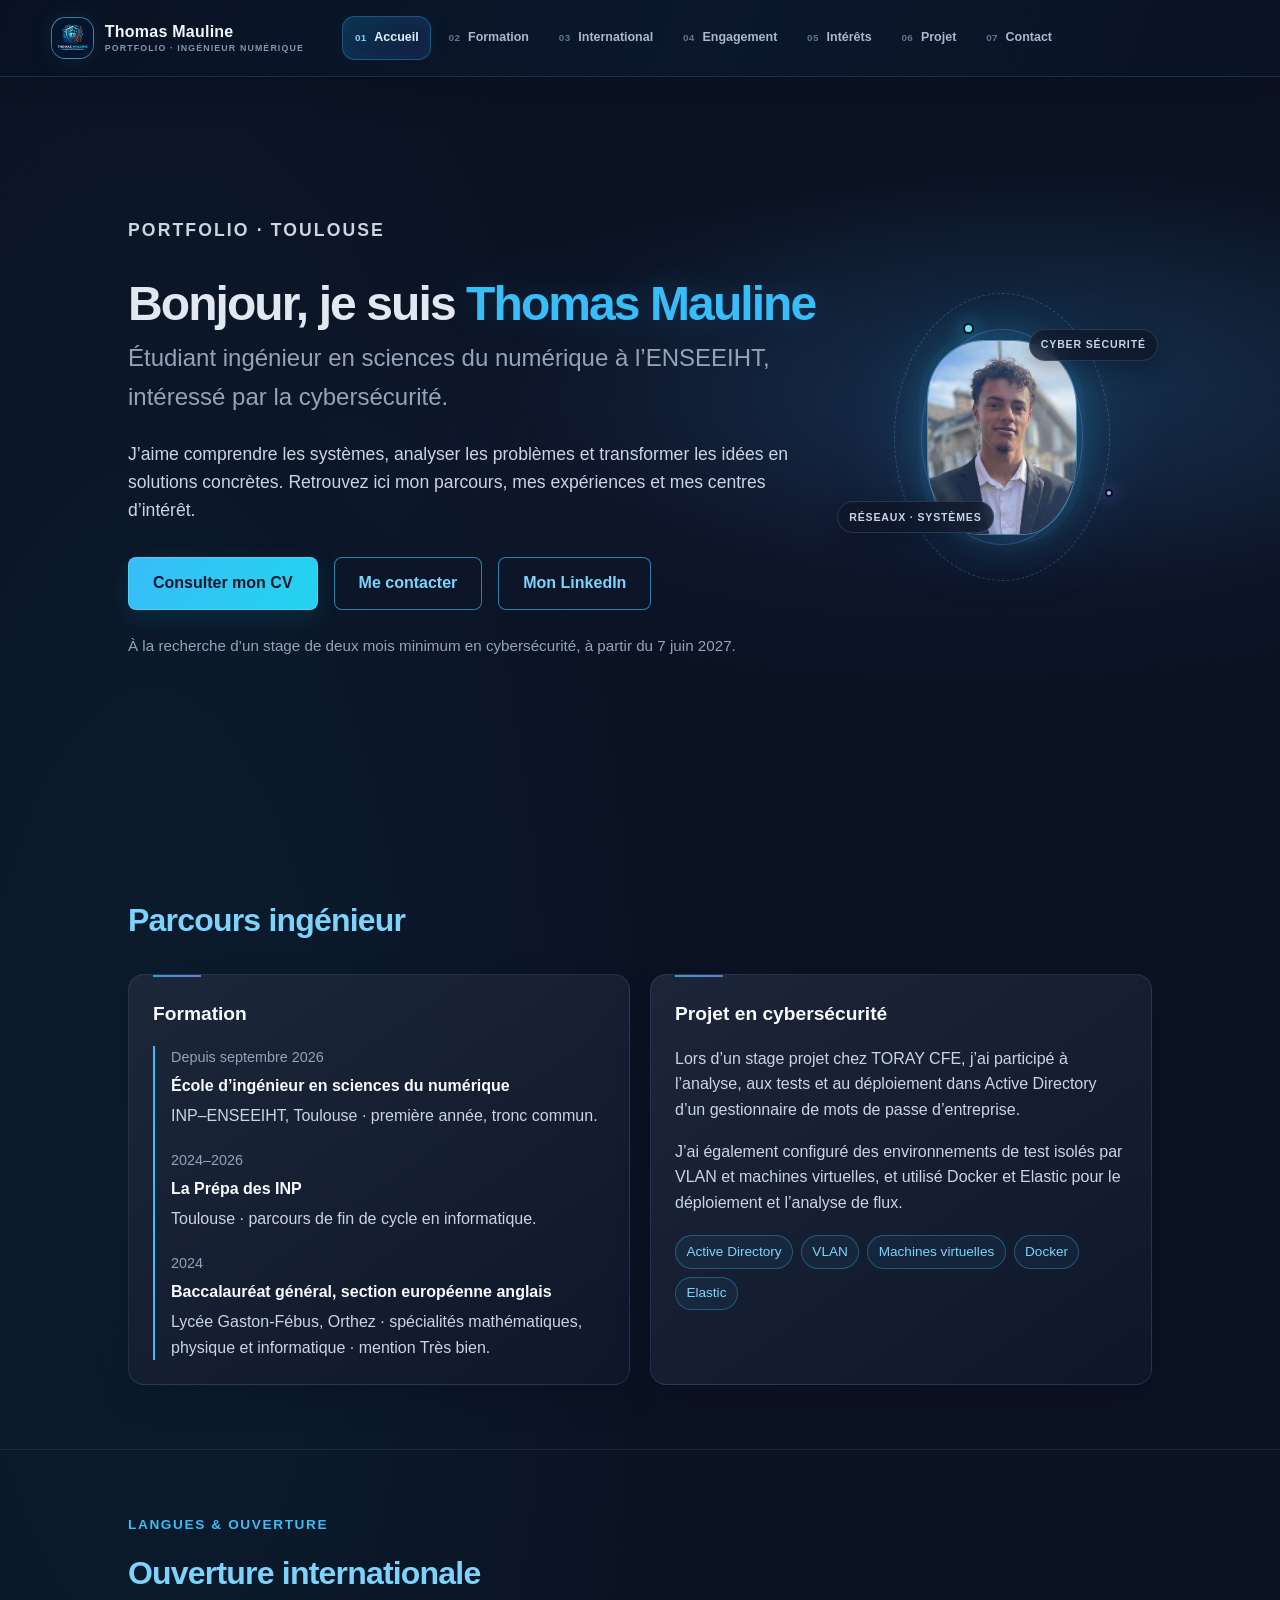
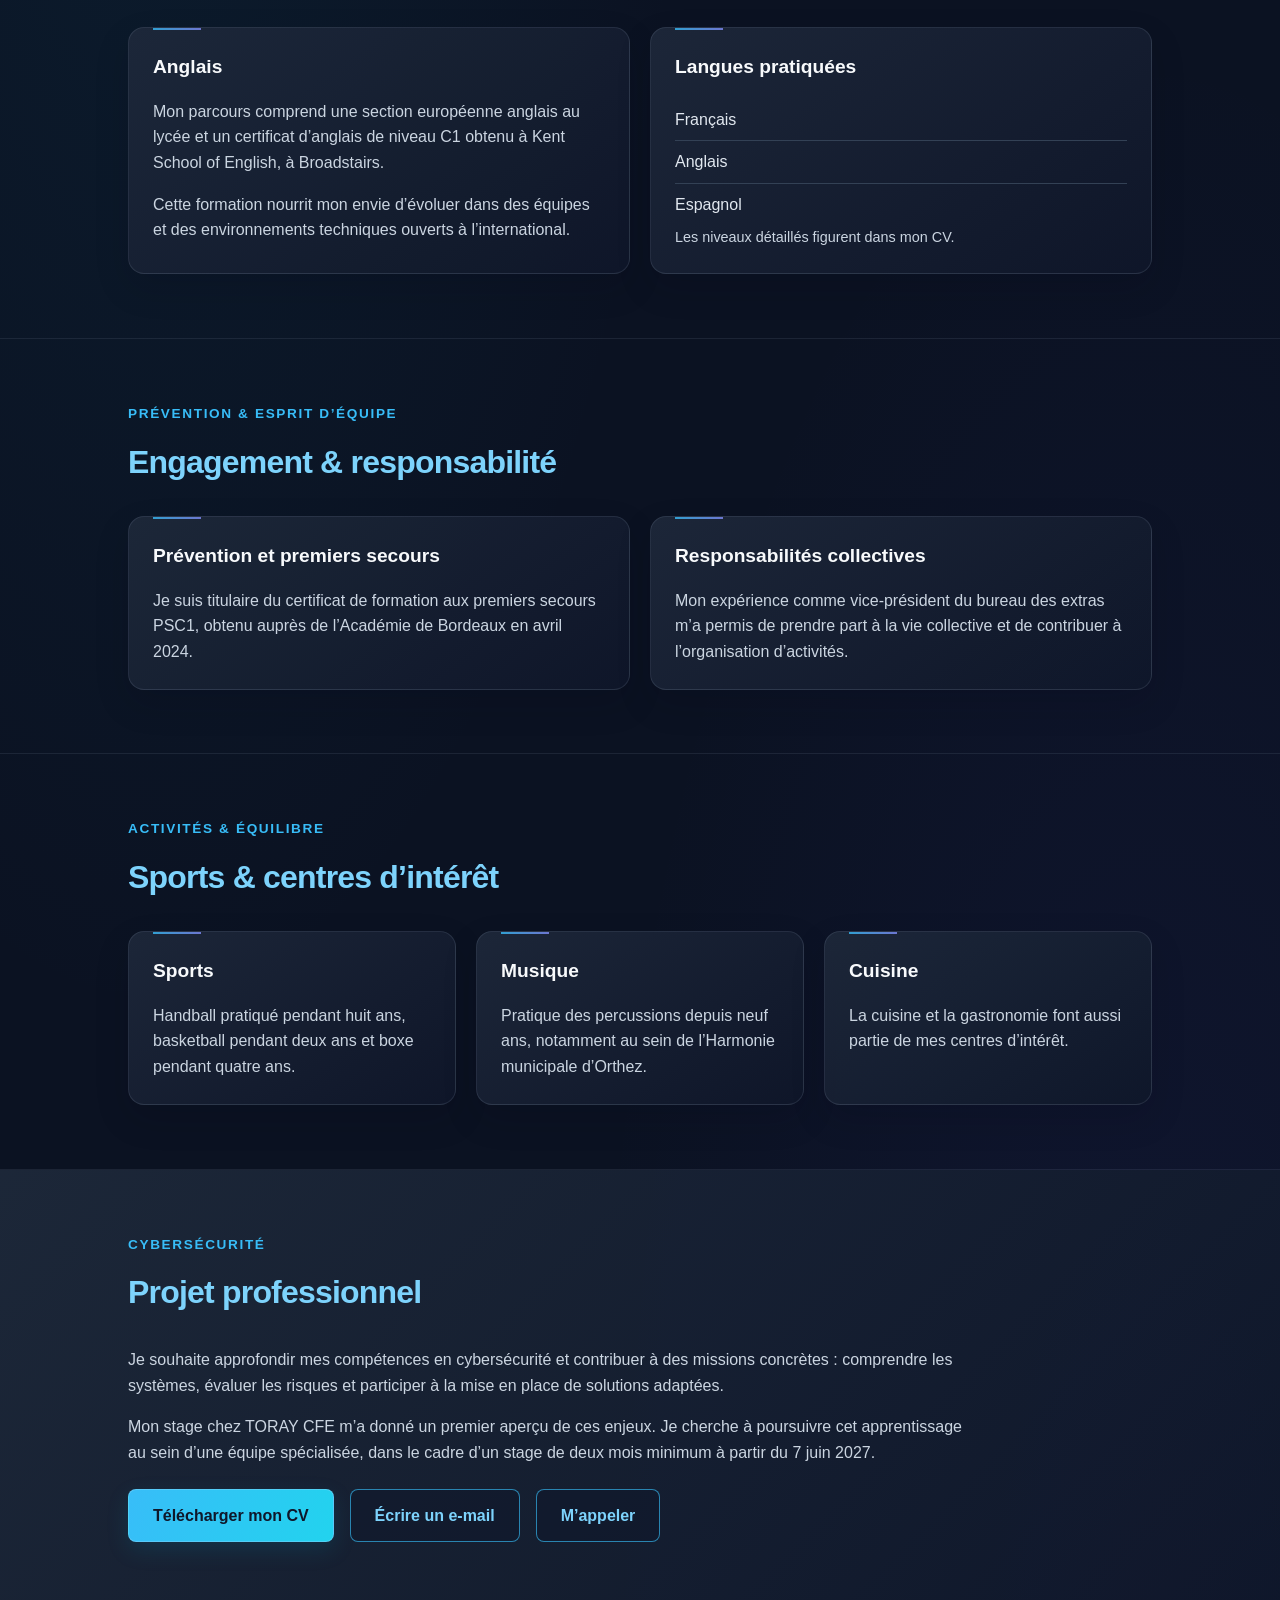
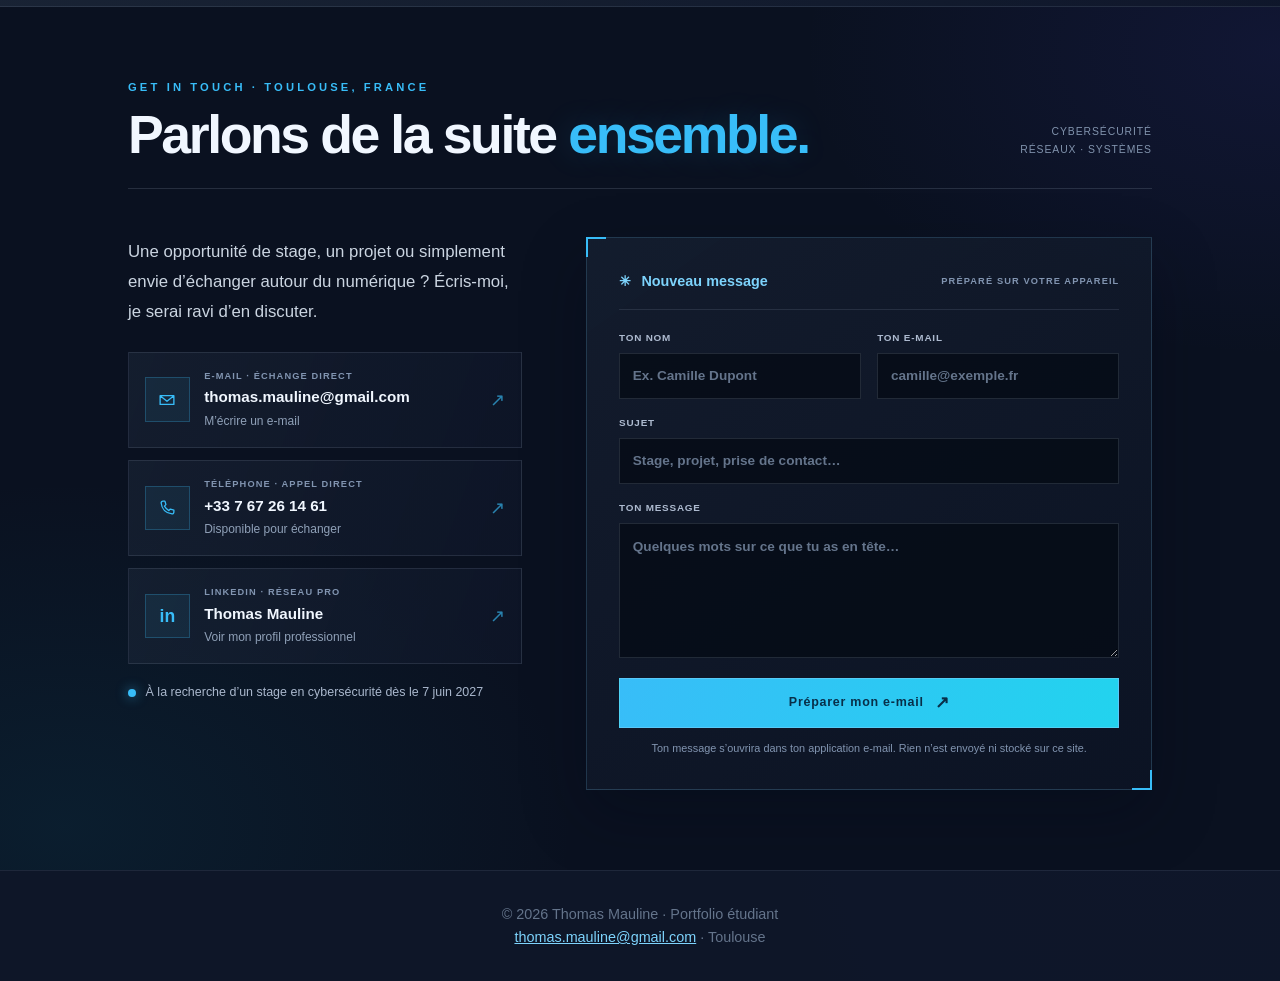
==== index.html @ ebd0f4ac "Déplacement sur nouveau git" ====
<!DOCTYPE html>
<html lang="fr">
<head>
    <meta charset="UTF-8">
    <meta name="viewport" content="width=device-width, initial-scale=1.0">
    <meta name="description" content="Portfolio de Thomas Mauline, étudiant ingénieur en sciences du numérique à l'ENSEEIHT, intéressé par la cybersécurité.">
    <title>Thomas Mauline | Portfolio</title>
    <link rel="icon" href="./icon.png?v=2" type="image/png">
    <link rel="stylesheet" href="style.css">
</head>
<body>
    <header class="site-header">
        <nav class="site-nav" aria-label="Navigation principale">
            <a class="logo" href="#welcome">
                <img class="logo-mark" src="./icon.png" alt="">
                <span class="logo-copy">
                    <span class="logo-name">Thomas Mauline</span>
                    <span class="logo-caption">PORTFOLIO · INGÉNIEUR NUMÉRIQUE</span>
                </span>
            </a>
            <button class="nav-toggle" type="button" aria-label="Ouvrir le menu" aria-controls="primary-navigation" aria-expanded="false">
                <span></span>
                <span></span>
                <span></span>
            </button>
            <div class="nav-window" id="primary-navigation">
                <ul class="nav-links">
                    <li><a href="#welcome" aria-label="Accueil"><span class="nav-index" aria-hidden="true">01</span><span class="nav-label">Accueil</span></a></li>
                    <li><a href="#engineering" aria-label="Parcours ingénieur"><span class="nav-index" aria-hidden="true">02</span><span class="nav-label">Formation</span></a></li>
                    <li><a href="#mobility" aria-label="Ouverture internationale"><span class="nav-index" aria-hidden="true">03</span><span class="nav-label">International</span></a></li>
                    <li><a href="#civic" aria-label="Engagement et responsabilité"><span class="nav-index" aria-hidden="true">04</span><span class="nav-label">Engagement</span></a></li>
                    <li><a href="#sport" aria-label="Sports et centres d’intérêt"><span class="nav-index" aria-hidden="true">05</span><span class="nav-label">Intérêts</span></a></li>
                    <li><a href="#career" aria-label="Projet professionnel"><span class="nav-index" aria-hidden="true">06</span><span class="nav-label">Projet</span></a></li>
                    <li><a href="#contact" aria-label="Me contacter"><span class="nav-index" aria-hidden="true">07</span><span class="nav-label">Contact</span></a></li>
                </ul>
            </div>
        </nav>
    </header>

    <main>
        <section id="welcome" class="hero">
            <div class="hero-content">
                <p class="eyebrow">Portfolio · Toulouse</p>
                <div class="hero-mobile-visual" aria-hidden="true">
                    <div class="orbit orbit-outer"></div>
                    <div class="orbit orbit-inner"></div>
                    <img class="hero-photo" src="photo.jpg" alt="">
                    <span class="orbit-node node-top"></span>
                    <span class="orbit-node node-side"></span>
                    <span class="hero-chip chip-security">CYBER SÉCURITÉ</span>
                    <span class="hero-chip chip-network">RÉSEAUX · SYSTÈMES</span>
                </div>
                <h1>Bonjour, je suis <span>Thomas Mauline</span></h1>
                <h2>Étudiant ingénieur en sciences du numérique à l’ENSEEIHT, intéressé par la cybersécurité.</h2>
                <p>J’aime comprendre les systèmes, analyser les problèmes et transformer les idées en solutions concrètes. Retrouvez ici mon parcours, mes expériences et mes centres d’intérêt.</p>
                <div class="cta-buttons">
                    <a href="CV_Thomas_Mauline.pdf" class="btn" target="_blank" rel="noopener">Consulter mon CV</a>
                    <a href="mailto:thomas.mauline@gmail.com" class="btn btn-outline">Me contacter</a>
                    <a href="https://www.linkedin.com/in/thomas-mauline-6829ba294" class="btn btn-outline" target="_blank" rel="noopener noreferrer">Mon LinkedIn</a>
                </div>
                <p class="availability">À la recherche d’un stage de deux mois minimum en cybersécurité, à partir du 7 juin 2027.</p>
            </div>
            <div class="hero-visual" aria-hidden="true">
                <div class="orbit orbit-outer"></div>
                <div class="orbit orbit-inner"></div>
                <img class="hero-photo" src="photo.jpg" alt="Portrait de Thomas Mauline">
                <span class="orbit-node node-top"></span>
                <span class="orbit-node node-side"></span>
                <span class="hero-chip chip-security">CYBER SÉCURITÉ</span>
                <span class="hero-chip chip-network">RÉSEAUX · SYSTÈMES</span>
            </div>
        </section>

        <section id="engineering" class="content-section">
            <p class="eyebrow">Formation & expériences</p>
            <h2>Parcours ingénieur</h2>
            <div class="card-grid">
                <article class="info-card">
                    <h3>Formation</h3>
                    <ul class="timeline">
                        <li>
                            <span class="date">Depuis septembre 2026</span>
                            <strong>École d’ingénieur en sciences du numérique</strong>
                            <p>INP–ENSEEIHT, Toulouse · première année, tronc commun.</p>
                        </li>
                        <li>
                            <span class="date">2024–2026</span>
                            <strong>La Prépa des INP</strong>
                            <p>Toulouse · parcours de fin de cycle en informatique.</p>
                        </li>
                        <li>
                            <span class="date">2024</span>
                            <strong>Baccalauréat général, section européenne anglais</strong>
                            <p>Lycée Gaston-Fébus, Orthez · spécialités mathématiques, physique et informatique · mention Très bien.</p>
                        </li>
                    </ul>
                </article>
                <article class="info-card">
                    <h3>Projet en cybersécurité</h3>
                    <p>Lors d’un stage projet chez TORAY CFE, j’ai participé à l’analyse, aux tests et au déploiement dans Active Directory d’un gestionnaire de mots de passe d’entreprise.</p>
                    <p>J’ai également configuré des environnements de test isolés par VLAN et machines virtuelles, et utilisé Docker et Elastic pour le déploiement et l’analyse de flux.</p>
                    <p class="tag-list"><span>Active Directory</span><span>VLAN</span><span>Machines virtuelles</span><span>Docker</span><span>Elastic</span></p>
                </article>
            </div>
        </section>

        <section id="mobility" class="content-section">
            <p class="eyebrow">Langues & ouverture</p>
            <h2>Ouverture internationale</h2>
            <div class="card-grid">
                <article class="info-card">
                    <h3>Anglais</h3>
                    <p>Mon parcours comprend une section européenne anglais au lycée et un certificat d’anglais de niveau C1 obtenu à Kent School of English, à Broadstairs.</p>
                    <p>Cette formation nourrit mon envie d’évoluer dans des équipes et des environnements techniques ouverts à l’international.</p>
                </article>
                <article class="info-card">
                    <h3>Langues pratiquées</h3>
                    <ul class="plain-list">
                        <li>Français</li>
                        <li>Anglais</li>
                        <li>Espagnol</li>
                    </ul>
                    <p class="muted">Les niveaux détaillés figurent dans mon CV.</p>
                </article>
            </div>
        </section>

        <section id="civic" class="content-section">
            <p class="eyebrow">Prévention & esprit d’équipe</p>
            <h2>Engagement & responsabilité</h2>
            <div class="card-grid">
                <article class="info-card">
                    <h3>Prévention et premiers secours</h3>
                    <p>Je suis titulaire du certificat de formation aux premiers secours PSC1, obtenu auprès de l’Académie de Bordeaux en avril 2024.</p>
                </article>
                <article class="info-card">
                    <h3>Responsabilités collectives</h3>
                    <p>Mon expérience comme vice-président du bureau des extras m’a permis de prendre part à la vie collective et de contribuer à l’organisation d’activités.</p>
                </article>
            </div>
        </section>

        <section id="sport" class="content-section">
            <p class="eyebrow">Activités & équilibre</p>
            <h2>Sports & centres d’intérêt</h2>
            <div class="card-grid interests-grid">
                <article class="info-card">
                    <h3>Sports</h3>
                    <p>Handball pratiqué pendant huit ans, basketball pendant deux ans et boxe pendant quatre ans.</p>
                </article>
                <article class="info-card">
                    <h3>Musique</h3>
                    <p>Pratique des percussions depuis neuf ans, notamment au sein de l’Harmonie municipale d’Orthez.</p>
                </article>
                <article class="info-card">
                    <h3>Cuisine</h3>
                    <p>La cuisine et la gastronomie font aussi partie de mes centres d’intérêt.</p>
                </article>
            </div>
        </section>

        <section id="career" class="content-section career-section">
            <p class="eyebrow">Cybersécurité</p>
            <h2>Projet professionnel</h2>
            <div class="career-copy">
                <p>Je souhaite approfondir mes compétences en cybersécurité et contribuer à des missions concrètes : comprendre les systèmes, évaluer les risques et participer à la mise en place de solutions adaptées.</p>
                <p>Mon stage chez TORAY CFE m’a donné un premier aperçu de ces enjeux. Je cherche à poursuivre cet apprentissage au sein d’une équipe spécialisée, dans le cadre d’un stage de deux mois minimum à partir du 7 juin 2027.</p>
            </div>
            <div class="cta-buttons">
                <a href="CV_Thomas_Mauline.pdf" class="btn" target="_blank" rel="noopener">Télécharger mon CV</a>
                <a href="mailto:thomas.mauline@gmail.com?subject=Contact%20-%20Thomas%20Mauline" class="btn btn-outline">Écrire un e-mail</a>
                <a href="tel:+33767261461" class="btn btn-outline">M’appeler</a>
            </div>
        </section>

        <section id="contact" class="contact-section" aria-labelledby="contact-title">
            <div class="contact-heading">
                <div>
                    <p class="eyebrow">Get in touch · Toulouse, France</p>
                    <h2 id="contact-title">Parlons de la suite <span>ensemble.</span></h2>
                </div>
                <p class="contact-heading-note">CYBERSÉCURITÉ<br>RÉSEAUX · SYSTÈMES</p>
            </div>

            <div class="contact-layout">
                <div class="contact-intro">
                    <p>Une opportunité de stage, un projet ou simplement envie d’échanger autour du numérique ? Écris-moi, je serai ravi d’en discuter.</p>
                    <div class="contact-details">
                        <a class="contact-card" href="mailto:thomas.mauline@gmail.com">
                            <span class="contact-icon" aria-hidden="true">
                                <svg viewBox="0 0 24 24" fill="none"><path d="M3.75 6.75h16.5v10.5H3.75zM4.5 7.5l7.5 6 7.5-6" stroke="currentColor" stroke-width="1.6" stroke-linecap="round" stroke-linejoin="round"/></svg>
                            </span>
                            <span class="contact-card-copy">
                                <span class="contact-card-label">E-MAIL · ÉCHANGE DIRECT</span>
                                <span class="contact-card-value">thomas.mauline@gmail.com</span>
                                <span class="contact-card-hint">M’écrire un e-mail</span>
                            </span>
                            <span class="contact-arrow" aria-hidden="true">↗</span>
                        </a>
                        <a class="contact-card" href="tel:+33767261461">
                            <span class="contact-icon" aria-hidden="true">
                                <svg viewBox="0 0 24 24" fill="none"><path d="M7.1 3.75h2.4l1.2 4.2-1.8 1.8a15.2 15.2 0 0 0 5.35 5.35l1.8-1.8 4.2 1.2v2.4a2.1 2.1 0 0 1-2.3 2.1C10.7 18.35 5.65 13.3 5 6.05a2.1 2.1 0 0 1 2.1-2.3Z" stroke="currentColor" stroke-width="1.6" stroke-linecap="round" stroke-linejoin="round"/></svg>
                            </span>
                            <span class="contact-card-copy">
                                <span class="contact-card-label">TÉLÉPHONE · APPEL DIRECT</span>
                                <span class="contact-card-value">+33 7 67 26 14 61</span>
                                <span class="contact-card-hint">Disponible pour échanger</span>
                            </span>
                            <span class="contact-arrow" aria-hidden="true">↗</span>
                        </a>
                        <a class="contact-card" href="https://www.linkedin.com/in/thomas-mauline-6829ba294" target="_blank" rel="noopener noreferrer">
                            <span class="contact-icon contact-icon-text" aria-hidden="true">in</span>
                            <span class="contact-card-copy">
                                <span class="contact-card-label">LINKEDIN · RÉSEAU PRO</span>
                                <span class="contact-card-value">Thomas Mauline</span>
                                <span class="contact-card-hint">Voir mon profil professionnel</span>
                            </span>
                            <span class="contact-arrow" aria-hidden="true">↗</span>
                        </a>
                    </div>
                    <p class="contact-availability"><span aria-hidden="true"></span> À la recherche d’un stage en cybersécurité dès le 7 juin 2027</p>
                </div>

                <form class="contact-form" id="contact-form">
                    <div class="contact-form-header">
                        <h3><span aria-hidden="true">✳</span> Nouveau message</h3>
                        <span>PRÉPARÉ SUR VOTRE APPAREIL</span>
                    </div>
                    <div class="contact-form-fields">
                        <label>
                            <span>TON NOM</span>
                            <input type="text" name="name" autocomplete="name" placeholder="Ex. Camille Dupont" required>
                        </label>
                        <label>
                            <span>TON E-MAIL</span>
                            <input type="email" name="email" autocomplete="email" placeholder="camille@exemple.fr" required>
                        </label>
                        <label class="contact-field-wide">
                            <span>SUJET</span>
                            <input type="text" name="subject" placeholder="Stage, projet, prise de contact…" required>
                        </label>
                        <label class="contact-field-wide">
                            <span>TON MESSAGE</span>
                            <textarea name="message" rows="5" placeholder="Quelques mots sur ce que tu as en tête…" required></textarea>
                        </label>
                    </div>
                    <button class="contact-submit" type="submit">Préparer mon e-mail <span aria-hidden="true">↗</span></button>
                    <p class="contact-form-note" id="contact-form-note" role="status">Ton message s’ouvrira dans ton application e-mail. Rien n’est envoyé ni stocké sur ce site.</p>
                </form>
            </div>
        </section>
    </main>

    <footer>
        <p>© 2026 Thomas Mauline · Portfolio étudiant</p>
        <p><a href="mailto:thomas.mauline@gmail.com">thomas.mauline@gmail.com</a> · Toulouse</p>
    </footer>
    <div class="cursor-effects" aria-hidden="true">
        <div class="cursor-solar">
            <span class="solar-orbit solar-orbit-one"><span class="solar-planet"></span></span>
            <span class="solar-orbit solar-orbit-two"><span class="solar-planet"></span></span>
            <span class="solar-orbit solar-orbit-three"><span class="solar-planet"></span></span>
            <span class="solar-sun"></span>
        </div>
        <span class="comet-tail"></span>
        <span class="comet-tail"></span>
        <span class="comet-tail"></span>
        <span class="cursor-target-frame"></span>
    </div>
    <script src="script.js" defer></script>
</body>
</html>
---- style.css ----
/* Réinitialisation des marges de base */
* {
    margin: 0;
    padding: 0;
    box-sizing: border-box;
    font-family: 'Segoe UI', Tahoma, Geneva, Verdana, sans-serif;
}

/* Couleurs principales (Thème Tech / Sombre) */
body {
    background-color: #0b1222;
    background-image:
        radial-gradient(ellipse at 12% 28%, rgba(14, 116, 144, 0.11), transparent 34rem),
        radial-gradient(ellipse at 90% 78%, rgba(79, 70, 229, 0.08), transparent 36rem);
    color: #e2e8f0;
    line-height: 1.6;
    cursor: auto;
}

html {
    scroll-behavior: smooth;
    scroll-padding-top: 7rem;
}

@media (hover: hover) and (pointer: fine) and (prefers-reduced-motion: no-preference) {
    body,
    a,
    button,
    input[type="button"],
    input[type="submit"],
    [role="button"] {
        cursor: none;
    }

    input,
    textarea {
        cursor: text;
    }
}

/* --- NAVIGATION --- */
.site-header {
    padding: 0.75rem clamp(1rem, 4vw, 3.5rem);
    position: sticky;
    top: 0;
    z-index: 1000;
    border-bottom: 1px solid rgba(125, 211, 252, 0.14);
    background:
        linear-gradient(110deg, rgba(9, 18, 34, 0.96), rgba(12, 24, 45, 0.91) 55%, rgba(10, 19, 36, 0.96));
    box-shadow: 0 12px 36px rgba(2, 8, 23, 0.22);
    backdrop-filter: blur(18px);
    -webkit-backdrop-filter: blur(18px);
    transition: transform 0.35s cubic-bezier(0.2, 0.7, 0.2, 1);
}

.site-header.is-hidden {
    transform: translateY(-110%);
}

.nav-toggle {
    display: none;
    width: 2.75rem;
    height: 2.75rem;
    flex: 0 0 auto;
    flex-direction: column;
    justify-content: center;
    align-items: center;
    gap: 5px;
    border: 1px solid rgba(125, 211, 252, 0.28);
    border-radius: 0.85rem;
    background: rgba(56, 189, 248, 0.08);
    color: #dff5ff;
    cursor: pointer;
    transition: background 0.2s ease, border-color 0.2s ease;
}

.nav-toggle:hover,
.nav-toggle:focus-visible {
    border-color: rgba(125, 211, 252, 0.65);
    background: rgba(56, 189, 248, 0.16);
}

.nav-toggle span {
    width: 1.05rem;
    height: 2px;
    border-radius: 2px;
    background: currentColor;
    transition: transform 0.22s ease, opacity 0.22s ease;
}

.is-menu-open .nav-toggle span:first-child {
    transform: translateY(7px) rotate(45deg);
}

.is-menu-open .nav-toggle span:nth-child(2) {
    opacity: 0;
}

.is-menu-open .nav-toggle span:last-child {
    transform: translateY(-7px) rotate(-45deg);
}

.site-nav {
    display: flex;
    justify-content: space-between;
    align-items: center;
    gap: clamp(1rem, 3vw, 2.75rem);
    min-height: 3.25rem;
}

.logo {
    display: inline-flex;
    align-items: center;
    gap: 0.7rem;
    flex: 0 0 auto;
    color: #f1f7ff;
    text-decoration: none;
    white-space: nowrap;
}

.logo-mark {
    display: block;
    width: 2.65rem;
    height: 2.65rem;
    flex: 0 0 auto;
    aspect-ratio: 1;
    overflow: hidden;
    border: 1px solid rgba(125, 211, 252, 0.5);
    border-radius: 0.9rem;
    background:
        radial-gradient(circle at 28% 20%, rgba(125, 211, 252, 0.3), transparent 55%),
        rgba(14, 165, 233, 0.1);
    box-shadow: inset 0 0 18px rgba(56, 189, 248, 0.08), 0 0 22px rgba(56, 189, 248, 0.1);
    object-fit: cover;
    object-position: center 32%;
}

.logo-copy {
    display: grid;
    gap: 0.08rem;
    line-height: 1.2;
}

.logo-name {
    font-size: 1rem;
    font-weight: 700;
    letter-spacing: 0.015em;
}

.logo-caption {
    color: #8295b1;
    font-size: 0.55rem;
    font-weight: 700;
    letter-spacing: 0.13em;
}

.logo:hover {
    color: #7dd3fc;
}

.nav-links {
    list-style: none;
    display: flex;
    flex-wrap: nowrap;
    align-items: center;
    gap: 0.3rem;
    width: max-content;
    min-width: 100%;
}

.nav-window {
    flex: 1 1 auto;
    min-width: 0;
    overflow-x: auto;
    scrollbar-width: none;
    overscroll-behavior-x: contain;
    scroll-behavior: smooth;
    mask-image: linear-gradient(90deg, #000 0%, #000 94%, transparent);
    -webkit-mask-image: linear-gradient(90deg, #000 0%, #000 94%, transparent);
}

.nav-window::-webkit-scrollbar {
    display: none;
}

.nav-links a {
    position: relative;
    display: inline-flex;
    align-items: center;
    gap: 0.48rem;
    min-height: 2.75rem;
    padding: 0.45rem 0.72rem;
    border: 1px solid transparent;
    border-radius: 0.8rem;
    color: #aab8cd;
    text-decoration: none;
    font-size: 0.78rem;
    font-weight: 600;
    white-space: nowrap;
    transition: color 0.22s ease, background 0.22s ease, border-color 0.22s ease, box-shadow 0.22s ease;
}

.nav-index {
    color: #60748f;
    font-size: 0.62rem;
    font-variant-numeric: tabular-nums;
    letter-spacing: 0.04em;
    transition: color 0.22s ease;
}

.nav-links a:hover,
.nav-links a:focus-visible {
    border-color: rgba(125, 211, 252, 0.23);
    background: rgba(56, 189, 248, 0.07);
    color: #e0f2fe;
}

.nav-links a[aria-current="location"] {
    border-color: rgba(56, 189, 248, 0.32);
    background: linear-gradient(135deg, rgba(14, 165, 233, 0.2), rgba(99, 102, 241, 0.13));
    box-shadow: inset 0 0 18px rgba(56, 189, 248, 0.06), 0 0 20px rgba(14, 165, 233, 0.08);
    color: #e0f2fe;
}

.nav-links a[aria-current="location"] .nav-index {
    color: #7dd3fc;
}

/* --- SECTION ACCUEIL (HERO) --- */
.hero {
    display: flex;
    justify-content: space-between;
    align-items: center;
    padding: 5rem 10%;
    min-height: 80vh;
    background:
        radial-gradient(ellipse at 82% 42%, rgba(56, 189, 248, 0.15), transparent 36%),
        radial-gradient(ellipse at 75% 50%, rgba(99, 102, 241, 0.08), transparent 50%);
}

.hero-content {
    max-width: 780px;
    position: relative;
    z-index: 1;
}

.hero-mobile-visual {
    display: none;
}

.hero-visual {
    position: relative;
    display: grid;
    flex: 0 0 300px;
    width: 300px;
    height: 300px;
    margin-left: 2rem;
    place-items: center;
    isolation: isolate;
}

.hero-visual::before {
    position: absolute;
    inset: 22%;
    border-radius: 50%;
    background: rgba(56, 189, 248, 0.14);
    content: "";
    filter: blur(48px);
    z-index: -1;
}

.orbit {
    position: absolute;
    border: 1px solid rgba(125, 211, 252, 0.24);
    border-radius: 50%;
}

.orbit-outer {
    inset: 2% 14%;
    border-style: dashed;
    animation: orbit-turn 46s linear infinite;
}

.orbit-inner {
    inset: 14% 23%;
    border-color: rgba(129, 140, 248, 0.32);
    box-shadow: inset 0 0 35px rgba(56, 189, 248, 0.06), 0 0 35px rgba(56, 189, 248, 0.06);
    animation: orbit-pulse 5s ease-in-out infinite;
}

.hero-photo {
    display: block;
    width: 150px;
    height: 195px;
    border: 1px solid rgba(125, 211, 252, 0.55);
    border-radius: 38% 42% 36% 34% / 30% 34% 40% 38%;
    object-fit: cover;
    box-shadow: 0 0 50px rgba(56, 189, 248, 0.2), 0 0 0 8px rgba(56, 189, 248, 0.04);
    animation: monogram-float 6s ease-in-out infinite;
}

.orbit-node {
    position: absolute;
    width: 11px;
    height: 11px;
    border: 2px solid #0b1222;
    border-radius: 50%;
    background: #67e8f9;
    box-shadow: 0 0 18px rgba(56, 189, 248, 0.8);
}

.node-top {
    top: 12%;
    left: 37%;
}

.node-side {
    right: 13%;
    bottom: 30%;
    width: 8px;
    height: 8px;
    background: #a5b4fc;
    box-shadow: 0 0 16px rgba(129, 140, 248, 0.8);
}

.hero-chip {
    position: absolute;
    padding: 0.4rem 0.7rem;
    border: 1px solid rgba(148, 163, 184, 0.2);
    border-radius: 999px;
    background: rgba(15, 23, 42, 0.78);
    color: #cbd5e1;
    font-size: 0.66rem;
    font-weight: 700;
    letter-spacing: 0.08em;
    box-shadow: 0 8px 22px rgba(2, 6, 23, 0.24);
    backdrop-filter: blur(8px);
}

.chip-security {
    top: 14%;
    right: -2%;
}

.chip-network {
    bottom: 18%;
    left: -5%;
}

@keyframes orbit-turn {
    to {
        transform: rotate(360deg);
    }
}

@keyframes orbit-pulse {
    50% {
        transform: scale(1.045);
        opacity: 0.75;
    }
}

@keyframes monogram-float {
    50% {
        transform: translateY(-7px) rotate(2deg);
    }
}

.eyebrow {
    margin-bottom: 0.75rem;
    color: #38bdf8;
    font-size: 0.85rem;
    font-weight: 700;
    letter-spacing: 0.12em;
    text-transform: uppercase;
}

.hero-content h1 {
    font-size: 3rem;
    line-height: 1.15;
    margin-bottom: 0.5rem;
    letter-spacing: -0.04em;
}

.hero-content span {
    color: #38bdf8;
    text-shadow: 0 0 35px rgba(56, 189, 248, 0.2);
}

.hero-content h2 {
    font-size: 1.5rem;
    color: #94a3b8;
    margin-bottom: 1.5rem;
    font-weight: 400;
}

.hero-content p {
    font-size: 1.1rem;
    margin-bottom: 2rem;
    color: #cbd5e1;
}

.hero-content .availability {
    margin: 1.5rem 0 0;
    color: #94a3b8;
    font-size: 0.95rem;
}

/* --- BOUTONS --- */
.cta-buttons {
    display: flex;
    gap: 1rem;
}

.btn {
    padding: 0.8rem 1.5rem;
    background: linear-gradient(115deg, #38bdf8, #22d3ee);
    color: #0f172a;
    text-decoration: none;
    border: 1px solid rgba(125, 211, 252, 0.5);
    border-radius: 8px;
    font-weight: bold;
    box-shadow: 0 8px 22px rgba(8, 145, 178, 0.16);
    transition: transform 0.25s ease, box-shadow 0.25s ease, background 0.25s ease;
}

.btn:hover {
    background: linear-gradient(115deg, #7dd3fc, #67e8f9);
    color: #082f49;
    box-shadow: 0 12px 30px rgba(8, 145, 178, 0.28);
    transform: translateY(-2px);
}

.btn.btn-outline {
    background: rgba(15, 23, 42, 0.5);
    border: 1px solid rgba(56, 189, 248, 0.65);
    color: #7dd3fc;
    box-shadow: none;
}

.btn.btn-outline:hover {
    background: rgba(56, 189, 248, 0.12);
    color: #7dd3fc;
    box-shadow: 0 8px 24px rgba(56, 189, 248, 0.12);
}

/* --- IMAGE DE PROFIL --- */
.hero-image img {
    border-radius: 50%;
    width: 250px;
    height: 250px;
    object-fit: cover;
    border: 4px solid #334155;
    box-shadow: 0 0 20px rgba(56, 189, 248, 0.2);
}

/* --- SECTIONS DE CONTENU --- */
.content-section {
    padding: 4rem 10%;
    border-bottom: 1px solid rgba(148, 163, 184, 0.12);
    scroll-margin-top: 7rem;
}

.content-section h2 {
    color: #7dd3fc;
    margin-bottom: 1.75rem;
    font-size: 2rem;
    letter-spacing: -0.025em;
}

.card-grid {
    display: grid;
    grid-template-columns: repeat(2, minmax(0, 1fr));
    gap: 1.25rem;
}

.interests-grid {
    grid-template-columns: repeat(3, minmax(0, 1fr));
}

.info-card {
    position: relative;
    overflow: hidden;
    padding: 1.5rem;
    border: 1px solid rgba(148, 163, 184, 0.16);
    border-radius: 16px;
    background: linear-gradient(145deg, rgba(30, 41, 59, 0.9), rgba(15, 23, 42, 0.9));
    box-shadow: 0 14px 35px rgba(2, 6, 23, 0.14);
    transition: transform 0.3s ease, border-color 0.3s ease, box-shadow 0.3s ease;
}

.info-card::before {
    position: absolute;
    top: 0;
    left: 1.5rem;
    width: 3rem;
    height: 2px;
    background: linear-gradient(90deg, #38bdf8, #818cf8);
    content: "";
    opacity: 0.8;
}

.info-card:hover {
    border-color: rgba(56, 189, 248, 0.4);
    box-shadow: 0 20px 44px rgba(2, 6, 23, 0.3), 0 0 24px rgba(56, 189, 248, 0.06);
    transform: translateY(-5px);
}

.info-card h3 {
    margin-bottom: 1rem;
    color: #f8fafc;
    font-size: 1.2rem;
}

.info-card p {
    margin-bottom: 1rem;
    color: #cbd5e1;
}

.info-card p:last-child {
    margin-bottom: 0;
}

.timeline,
.plain-list {
    list-style: none;
}

.timeline li {
    padding: 0 0 1.25rem 1rem;
    border-left: 2px solid #38bdf8;
}

.timeline li:last-child {
    padding-bottom: 0;
}

.timeline strong {
    display: block;
    color: #f8fafc;
}

.timeline p {
    margin: 0.3rem 0 0;
}

.date,
.muted {
    color: #94a3b8;
    font-size: 0.9rem;
}

.date {
    display: block;
    margin-bottom: 0.25rem;
}

.plain-list li {
    padding: 0.5rem 0;
    border-bottom: 1px solid #334155;
}

.plain-list li:last-child {
    border-bottom: 0;
}

.tag-list {
    display: flex;
    flex-wrap: wrap;
    gap: 0.5rem;
    margin-top: 1.25rem;
}

.tag-list span {
    padding: 0.3rem 0.65rem;
    border: 1px solid rgba(56, 189, 248, 0.35);
    border-radius: 999px;
    color: #7dd3fc;
    font-size: 0.85rem;
    background: rgba(56, 189, 248, 0.06);
    transition: background 0.2s ease, border-color 0.2s ease;
}

.tag-list span:hover {
    border-color: rgba(56, 189, 248, 0.7);
    background: rgba(56, 189, 248, 0.13);
}

.career-section {
    background: linear-gradient(135deg, rgba(30, 41, 59, 0.9), rgba(15, 23, 42, 0.9));
}

.career-copy {
    max-width: 850px;
    margin-bottom: 1.5rem;
    color: #cbd5e1;
}

.career-copy p + p {
    margin-top: 1rem;
}

.career-section .cta-buttons {
    flex-wrap: wrap;
}

/* --- CONTACT FINAL --- */
.contact-section {
    position: relative;
    overflow: hidden;
    padding: 4.5rem 10% 5rem;
    scroll-margin-top: 7rem;
    background:
        radial-gradient(ellipse at 5% 95%, rgba(14, 116, 144, 0.13), transparent 32rem),
        radial-gradient(ellipse at 100% 5%, rgba(79, 70, 229, 0.1), transparent 30rem),
        #0a1120;
}

.contact-heading {
    display: flex;
    justify-content: space-between;
    align-items: end;
    gap: 2rem;
    padding-bottom: 1.5rem;
    border-bottom: 1px solid rgba(148, 163, 184, 0.2);
}

.contact-heading .eyebrow {
    margin-bottom: 0.55rem;
    font-size: 0.7rem;
    letter-spacing: 0.28em;
}

.contact-heading h2 {
    margin: 0;
    color: #f1f7ff;
    font-size: clamp(2rem, 4.2vw, 3.35rem);
    line-height: 1.08;
    letter-spacing: -0.045em;
}

.contact-heading h2 span {
    color: #38bdf8;
    text-shadow: 0 0 32px rgba(56, 189, 248, 0.18);
}

.contact-heading-note {
    padding-bottom: 0.3rem;
    color: #8193ad;
    font-size: 0.65rem;
    line-height: 1.7;
    letter-spacing: 0.09em;
    text-align: right;
}

.contact-layout {
    display: grid;
    grid-template-columns: minmax(0, 0.82fr) minmax(0, 1.18fr);
    align-items: start;
    gap: clamp(2rem, 5vw, 4rem);
    padding-top: 3rem;
}

.contact-intro > p:first-child {
    max-width: 32rem;
    margin-bottom: 1.5rem;
    color: #cbd5e1;
    font-size: 1.05rem;
    line-height: 1.8;
}

.contact-details {
    display: grid;
    gap: 0.75rem;
}

.contact-card {
    display: flex;
    align-items: center;
    gap: 0.9rem;
    min-width: 0;
    padding: 1rem;
    border: 1px solid rgba(148, 163, 184, 0.16);
    background: linear-gradient(110deg, rgba(30, 41, 59, 0.52), rgba(15, 23, 42, 0.68));
    color: inherit;
    text-decoration: none;
    transition: transform 0.22s ease, border-color 0.22s ease, background 0.22s ease;
}

.contact-card:hover {
    transform: translateX(4px);
    border-color: rgba(56, 189, 248, 0.45);
    background: linear-gradient(110deg, rgba(30, 58, 82, 0.68), rgba(15, 23, 42, 0.78));
}

.contact-icon {
    display: grid;
    width: 2.8rem;
    height: 2.8rem;
    flex: 0 0 auto;
    place-items: center;
    border: 1px solid rgba(56, 189, 248, 0.25);
    background: rgba(56, 189, 248, 0.07);
    color: #38bdf8;
}

.contact-icon svg {
    width: 1.25rem;
    height: 1.25rem;
}

.contact-icon-text {
    font-size: 1.1rem;
    font-weight: 800;
}

.contact-card-copy {
    display: grid;
    min-width: 0;
    gap: 0.12rem;
}

.contact-card-label,
.contact-form-header > span {
    color: #8295b1;
    font-size: 0.58rem;
    font-weight: 700;
    letter-spacing: 0.12em;
}

.contact-card-value {
    overflow-wrap: anywhere;
    color: #f1f7ff;
    font-size: 0.95rem;
    font-weight: 700;
}

.contact-card-hint {
    color: #90a1b8;
    font-size: 0.75rem;
}

.contact-arrow {
    margin-left: auto;
    color: #38bdf8;
    font-size: 1.1rem;
    opacity: 0.65;
    transition: transform 0.22s ease, opacity 0.22s ease;
}

.contact-card:hover .contact-arrow {
    transform: translate(2px, -2px);
    opacity: 1;
}

.contact-availability {
    display: flex;
    align-items: flex-start;
    gap: 0.6rem;
    margin-top: 1.2rem;
    color: #aab8cd;
    font-size: 0.78rem;
    line-height: 1.6;
}

.contact-availability span {
    width: 0.5rem;
    height: 0.5rem;
    flex: 0 0 auto;
    margin-top: 0.36rem;
    border-radius: 50%;
    background: #38bdf8;
    box-shadow: 0 0 12px rgba(56, 189, 248, 0.65);
}

.contact-form {
    position: relative;
    padding: clamp(1.1rem, 2.5vw, 2rem);
    border: 1px solid rgba(125, 211, 252, 0.18);
    background: linear-gradient(145deg, rgba(20, 29, 46, 0.94), rgba(12, 20, 36, 0.96));
    box-shadow: 0 24px 60px rgba(2, 8, 23, 0.28);
}

.contact-form::before,
.contact-form::after {
    position: absolute;
    width: 1.15rem;
    height: 1.15rem;
    content: "";
    pointer-events: none;
}

.contact-form::before {
    top: -1px;
    left: -1px;
    border-top: 2px solid #38bdf8;
    border-left: 2px solid #38bdf8;
}

.contact-form::after {
    right: -1px;
    bottom: -1px;
    border-right: 2px solid #38bdf8;
    border-bottom: 2px solid #38bdf8;
}

.contact-form-header {
    display: flex;
    justify-content: space-between;
    align-items: center;
    gap: 1rem;
    padding-bottom: 1rem;
    border-bottom: 1px solid rgba(148, 163, 184, 0.16);
}

.contact-form-header h3 {
    color: #7dd3fc;
    font-size: 0.9rem;
    font-weight: 700;
}

.contact-form-header h3 span {
    margin-right: 0.4rem;
}

.contact-form-header > span {
    text-align: right;
}

.contact-form-fields {
    display: grid;
    grid-template-columns: repeat(2, minmax(0, 1fr));
    gap: 1rem;
    margin: 1.25rem 0;
}

.contact-form-fields label {
    display: grid;
    gap: 0.45rem;
    color: #aebbd0;
    font-size: 0.62rem;
    font-weight: 700;
    letter-spacing: 0.08em;
}

.contact-field-wide {
    grid-column: 1 / -1;
}

.contact-form input,
.contact-form textarea {
    width: 100%;
    border: 1px solid rgba(148, 163, 184, 0.19);
    border-radius: 0;
    outline: none;
    background: rgba(5, 11, 21, 0.78);
    color: #e2e8f0;
    font: inherit;
    font-size: 0.85rem;
    letter-spacing: normal;
    transition: border-color 0.2s ease, box-shadow 0.2s ease;
}

.contact-form input {
    min-height: 2.85rem;
    padding: 0.7rem 0.8rem;
}

.contact-form textarea {
    min-height: 7.5rem;
    padding: 0.75rem 0.8rem;
    resize: vertical;
}

.contact-form input::placeholder,
.contact-form textarea::placeholder {
    color: #64748b;
}

.contact-form input:focus,
.contact-form textarea:focus {
    border-color: rgba(56, 189, 248, 0.7);
    box-shadow: 0 0 0 3px rgba(56, 189, 248, 0.1);
}

.contact-submit {
    display: flex;
    justify-content: center;
    align-items: center;
    gap: 0.7rem;
    width: 100%;
    min-height: 3.1rem;
    border: 1px solid rgba(125, 211, 252, 0.5);
    background: linear-gradient(110deg, #38bdf8, #22d3ee);
    color: #082f49;
    font: inherit;
    font-size: 0.78rem;
    font-weight: 800;
    letter-spacing: 0.06em;
    cursor: pointer;
    transition: box-shadow 0.2s ease, filter 0.2s ease, transform 0.2s ease;
}

.contact-submit:hover {
    filter: brightness(1.08);
    box-shadow: 0 8px 26px rgba(8, 145, 178, 0.25);
    transform: translateY(-1px);
}

.contact-submit span {
    font-size: 1.05rem;
}

.contact-form-note {
    margin-top: 0.75rem;
    color: #8295b1;
    font-size: 0.68rem;
    line-height: 1.6;
    text-align: center;
}

/* --- PIED DE PAGE --- */
footer {
    text-align: center;
    padding: 2rem;
    background: rgba(15, 23, 42, 0.75);
    color: #64748b;
    font-size: 0.9rem;
    border-top: 1px solid rgba(148, 163, 184, 0.12);
}

footer a {
    color: #7dd3fc;
}

.cursor-effects {
    position: fixed;
    inset: 0;
    z-index: 1001;
    overflow: hidden;
    pointer-events: none;
}

.cursor-solar,
.comet-tail {
    position: absolute;
    top: 0;
    left: 0;
    border-radius: 50%;
    opacity: 0;
    pointer-events: none;
    will-change: transform;
}

.cursor-solar {
    width: 58px;
    height: 58px;
    transition: opacity 0.2s ease;
}

.cursor-target-frame {
    position: absolute;
    top: 0;
    left: 0;
    display: block;
    width: 0;
    height: 0;
    border-radius: 3px;
    background:
        linear-gradient(#7dd3fc, #7dd3fc) left top / 11px 1px no-repeat,
        linear-gradient(#7dd3fc, #7dd3fc) left top / 1px 11px no-repeat,
        linear-gradient(#7dd3fc, #7dd3fc) right top / 11px 1px no-repeat,
        linear-gradient(#7dd3fc, #7dd3fc) right top / 1px 11px no-repeat,
        linear-gradient(#7dd3fc, #7dd3fc) left bottom / 11px 1px no-repeat,
        linear-gradient(#7dd3fc, #7dd3fc) left bottom / 1px 11px no-repeat,
        linear-gradient(#7dd3fc, #7dd3fc) right bottom / 11px 1px no-repeat,
        linear-gradient(#7dd3fc, #7dd3fc) right bottom / 1px 11px no-repeat;
    filter: drop-shadow(0 0 3px rgba(56, 189, 248, 0.8));
    opacity: 0;
    pointer-events: none;
    transition: opacity 0.16s ease, transform 0.12s ease, width 0.12s ease, height 0.12s ease;
    will-change: transform, width, height;
}

.solar-sun {
    position: absolute;
    top: 50%;
    left: 50%;
    width: 11px;
    height: 11px;
    border: 1px solid rgba(224, 242, 254, 0.95);
    border-radius: 50%;
    background: #7dd3fc;
    box-shadow: 0 0 8px 3px rgba(56, 189, 248, 0.82), 0 0 20px 7px rgba(56, 189, 248, 0.3);
    transform: translate(-50%, -50%);
}

.solar-orbit {
    position: absolute;
    top: 50%;
    left: 50%;
    display: block;
    border: 1px solid rgba(125, 211, 252, 0.42);
    border-radius: 50%;
    opacity: 0;
    transition: opacity 0.28s ease;
    transform: translate(-50%, -50%) rotate(var(--orbit-angle, 0deg));
}

.solar-orbit-one {
    width: 25px;
    height: 25px;
}

.solar-orbit-two {
    width: 39px;
    height: 39px;
    border-color: rgba(125, 211, 252, 0.28);
}

.solar-orbit-three {
    width: 55px;
    height: 55px;
    border-color: rgba(129, 140, 248, 0.22);
}

.solar-planet {
    position: absolute;
    top: 50%;
    left: 0;
    width: var(--planet-size, 4px);
    height: var(--planet-size, 4px);
    border-radius: var(--planet-shape, 50%);
    background: #bae6fd;
    box-shadow: 0 0 7px rgba(56, 189, 248, 0.9);
    transform: translate(-50%, -50%);
}

.solar-orbit-two .solar-planet {
    background: #a5b4fc;
    box-shadow: 0 0 7px rgba(129, 140, 248, 0.9);
}

.solar-orbit-three .solar-planet {
    width: 3px;
    height: 3px;
    background: #e0f2fe;
}

.cursor-effects.is-visible .cursor-solar {
    opacity: 1;
}

.cursor-effects.is-targeted .cursor-solar,
.cursor-effects.is-targeted .comet-tail {
    opacity: 0;
}

.cursor-effects.is-targeted .cursor-target-frame {
    opacity: 0.95;
}

.cursor-effects.is-idle .solar-orbit {
    opacity: 1;
    animation: solar-orbit-spin 8s linear infinite;
}

.cursor-effects.is-idle .solar-orbit-two {
    animation-duration: 11s;
    animation-direction: reverse;
}

.cursor-effects.is-idle .solar-orbit-three {
    animation-duration: 15s;
}

@keyframes solar-orbit-spin {
    to {
        transform: translate(-50%, -50%) rotate(calc(var(--orbit-angle, 0deg) + 360deg));
    }
}

.comet-tail {
    width: 4px;
    height: 4px;
    background: #bae6fd;
    box-shadow: 0 0 7px 1px rgba(56, 189, 248, 0.62);
    transition: opacity 0.25s ease;
}

.cursor-effects.is-moving .solar-orbit {
    opacity: 0;
}

.cursor-effects.is-moving .comet-tail:nth-of-type(2) {
    opacity: 0.48;
}

.cursor-effects.is-moving .comet-tail:nth-of-type(3) {
    opacity: 0.29;
}

.cursor-effects.is-moving .comet-tail:nth-of-type(4) {
    opacity: 0.15;
}

.reveal-item {
    opacity: 0;
    transform: translate3d(0, 28px, 0);
    transition: opacity 0.7s ease, transform 0.7s cubic-bezier(0.2, 0.7, 0.2, 1);
    will-change: opacity, transform;
}

.reveal-item.is-visible {
    opacity: 1;
    transform: translate3d(0, 0, 0);
}

.card-grid .info-card:nth-child(2) {
    transition-delay: 100ms;
}

.card-grid .info-card:nth-child(3) {
    transition-delay: 180ms;
}

:focus-visible {
    outline: 2px solid #7dd3fc;
    outline-offset: 4px;
}

@media (max-width: 900px) {
    .site-header {
        padding: 0.65rem 4%;
    }

    .site-nav {
        position: relative;
        align-items: center;
        flex-direction: row;
        gap: 0.75rem;
    }

    .logo {
        align-self: flex-start;
    }

    .nav-toggle {
        display: flex;
    }

    .nav-window {
        position: absolute;
        top: calc(100% + 0.65rem);
        right: 0;
        left: 0;
        max-height: 0;
        overflow: hidden;
        border: 1px solid transparent;
        border-radius: 1rem;
        background: rgba(9, 18, 34, 0.98);
        box-shadow: 0 18px 42px rgba(2, 8, 23, 0.42);
        opacity: 0;
        pointer-events: none;
        transform: translateY(-0.5rem);
        transition: max-height 0.32s ease, opacity 0.22s ease, transform 0.22s ease, border-color 0.22s ease;
        mask-image: none;
        -webkit-mask-image: none;
        z-index: 2;
    }

    .site-header.is-menu-open .nav-window {
        max-height: min(62vh, 25rem);
        overflow-y: auto;
        border-color: rgba(125, 211, 252, 0.2);
        opacity: 1;
        pointer-events: auto;
        transform: translateY(0);
    }

    .nav-links {
        width: 100%;
        min-width: 0;
        flex-direction: column;
        align-items: stretch;
        gap: 0.25rem;
        padding: 0.55rem;
    }

    .nav-links a {
        display: flex;
        min-height: 2.85rem;
        padding: 0.55rem 0.75rem;
        font-size: 0.84rem;
    }

    .hero-visual {
        flex-basis: 230px;
        width: 230px;
        height: 230px;
        margin-left: 0;
    }

    .card-grid,
    .interests-grid {
        grid-template-columns: repeat(2, minmax(0, 1fr));
    }

    .contact-section {
        padding-right: 7%;
        padding-left: 7%;
    }

    .contact-layout {
        grid-template-columns: 1fr;
        gap: 2rem;
    }

    .contact-details {
        grid-template-columns: repeat(2, minmax(0, 1fr));
    }

    .contact-availability {
        grid-column: 1 / -1;
    }
}

@media (max-width: 600px) {
    html {
        scroll-padding-top: 5rem;
    }

    .site-header {
        padding: 0.55rem 4%;
    }

    .site-nav {
        gap: 0.5rem;
    }

    .logo-mark {
        width: 2.35rem;
        height: 2.35rem;
        border-radius: 0.75rem;
    }

    .logo-name {
        font-size: 0.93rem;
    }

    .logo-caption {
        font-size: 0.5rem;
    }

    .content-section {
        scroll-margin-top: 5rem;
    }

    .hero {
        min-height: auto;
        padding: 4rem 7%;
        flex-direction: column;
        align-items: flex-start;
    }

    .hero-content {
        max-width: 100%;
    }

    .hero-mobile-visual {
        position: relative;
        display: grid;
        width: min(100%, 260px);
        height: 260px;
        margin: 0 auto 1.5rem;
        place-items: center;
        isolation: isolate;
    }

    .hero-mobile-visual::before {
        position: absolute;
        inset: 20%;
        z-index: -1;
        border-radius: 50%;
        background: rgba(56, 189, 248, 0.15);
        content: "";
        filter: blur(40px);
    }

    .hero-mobile-visual .hero-photo {
        width: 160px;
        height: 208px;
        border-radius: 30% 36% 32% 30% / 24% 28% 34% 32%;
        object-fit: contain;
    }

    .hero-mobile-visual .orbit-outer {
        inset: 0 17%;
    }

    .hero-mobile-visual .orbit-inner {
        inset: 10% 26%;
    }

    .hero-mobile-visual .node-top {
        top: 12%;
        left: 28%;
    }

    .hero-mobile-visual .node-side {
        right: 22%;
        bottom: 17%;
    }

    .hero-mobile-visual .chip-security {
        top: 7%;
        right: -2%;
    }

    .hero-mobile-visual .chip-network {
        bottom: 12%;
        left: -2%;
    }

    .hero-visual {
        display: none;
    }

    .hero-content h1 {
        font-size: 2.35rem;
    }

    .hero-content h2 {
        font-size: 1.2rem;
    }

    .content-section {
        padding: 3rem 7%;
    }

    .contact-section {
        padding: 3.5rem 7%;
        scroll-margin-top: 5rem;
    }

    .contact-heading {
        align-items: flex-start;
    }

    .contact-heading-note {
        display: none;
    }

    .contact-heading h2 {
        font-size: 2.1rem;
    }

    .contact-details {
        grid-template-columns: 1fr;
    }

    .contact-form-fields {
        grid-template-columns: 1fr;
    }

    .contact-field-wide {
        grid-column: auto;
    }

    .contact-form-header {
        align-items: flex-start;
        flex-direction: column;
        gap: 0.35rem;
    }

    .contact-form-header > span {
        text-align: left;
    }

    .card-grid,
    .interests-grid {
        grid-template-columns: 1fr;
    }

    .cta-buttons {
        flex-wrap: wrap;
    }
}

@media (prefers-reduced-motion: reduce) {
    body,
    a,
    button,
    input[type="button"],
    input[type="submit"],
    [role="button"] {
        cursor: auto;
    }

    html {
        scroll-behavior: auto;
    }

    *,
    *::before,
    *::after {
        animation-duration: 0.01ms !important;
        animation-iteration-count: 1 !important;
        scroll-behavior: auto !important;
        transition-duration: 0.01ms !important;
    }
}
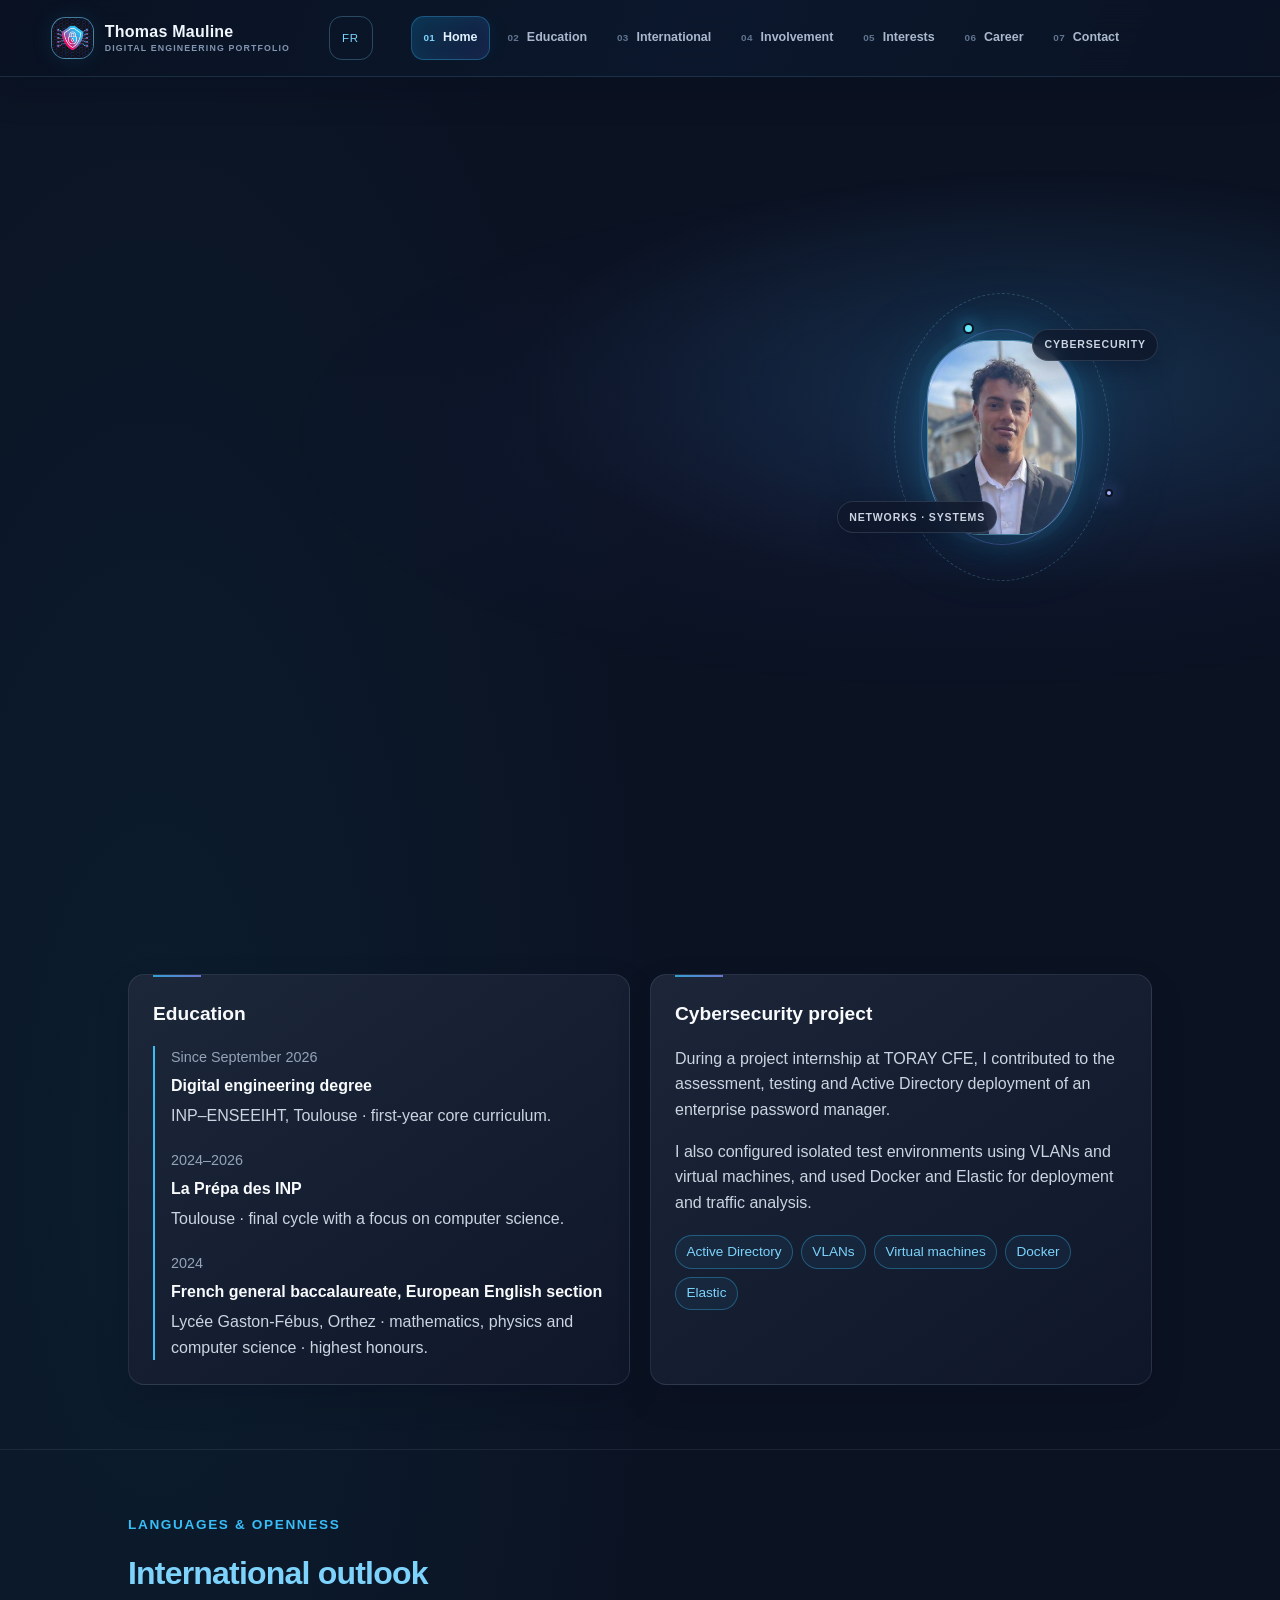
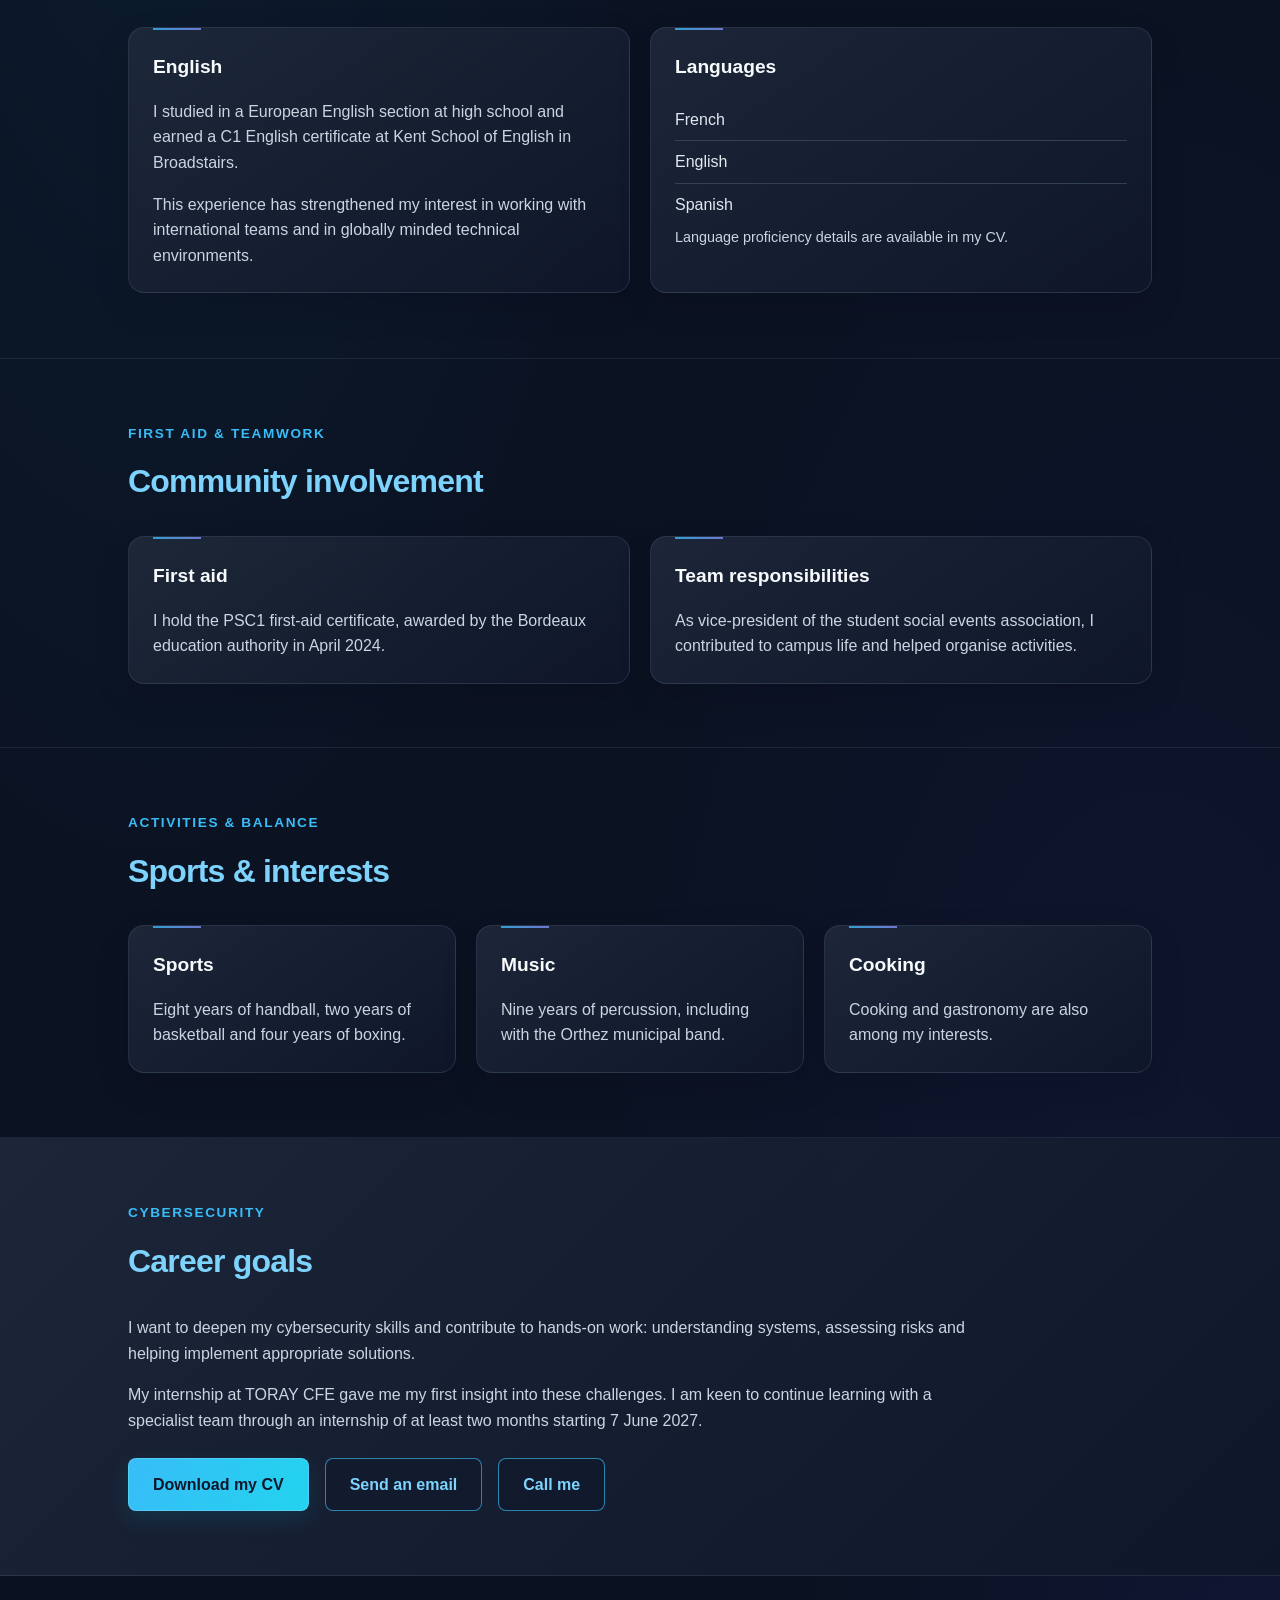
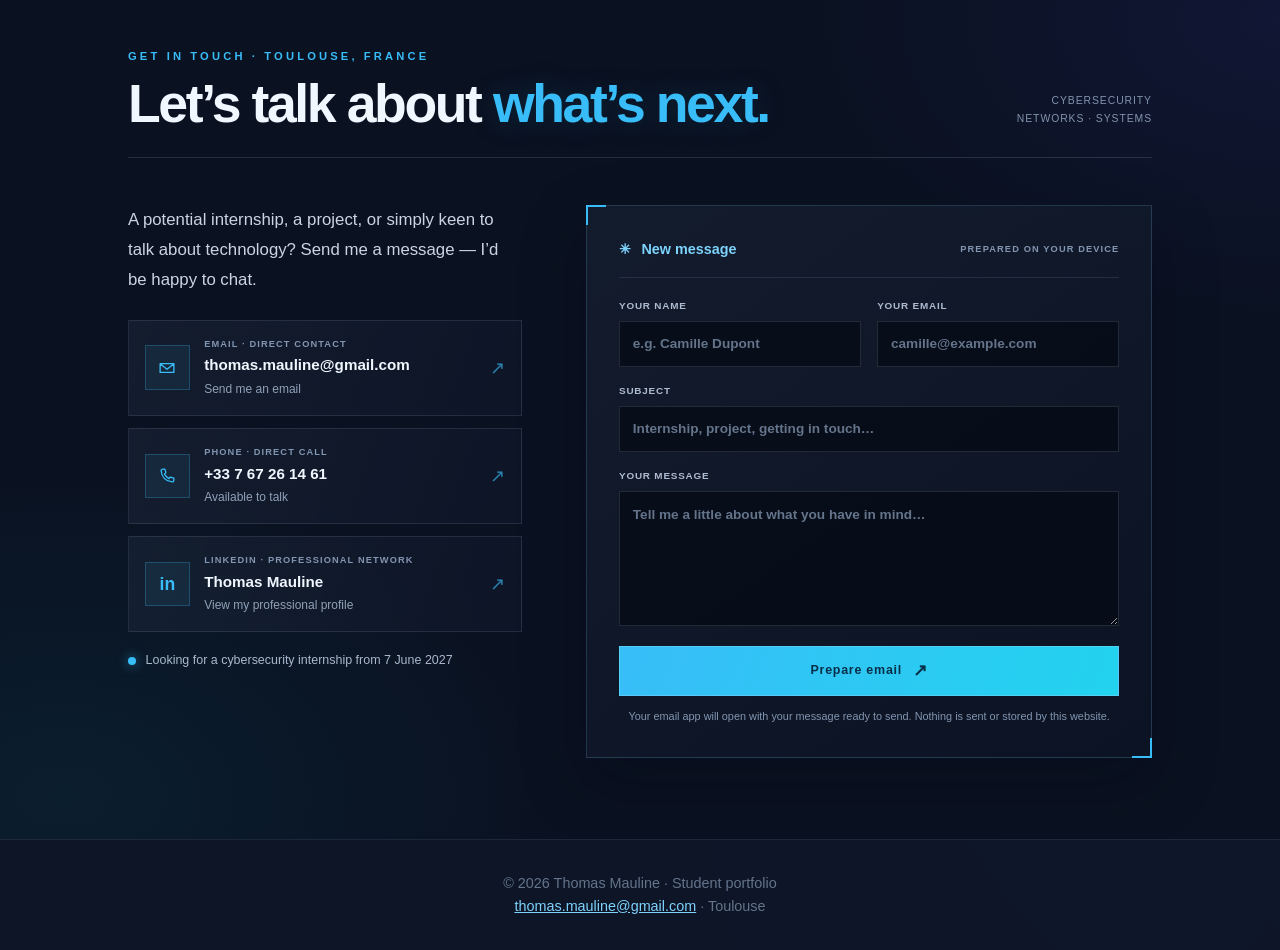
==== commit e98b7780: "Grosses modif, version eng, animation du fond 01, bouton changement de langue." ====
--- a/index.html
+++ b/index.html
@@ -1,272 +1,16 @@
 <!DOCTYPE html>
-<html lang="fr">
+<html lang="en">
 <head>
     <meta charset="UTF-8">
     <meta name="viewport" content="width=device-width, initial-scale=1.0">
-    <meta name="description" content="Portfolio de Thomas Mauline, étudiant ingénieur en sciences du numérique à l'ENSEEIHT, intéressé par la cybersécurité.">
+    <meta http-equiv="refresh" content="0; url=eng/index.html">
+    <meta name="robots" content="noindex">
     <title>Thomas Mauline | Portfolio</title>
-    <link rel="icon" href="./icon.png?v=2" type="image/png">
-    <link rel="stylesheet" href="style.css">
+    <link rel="canonical" href="eng/index.html">
+    <link rel="icon" href="img/icon.png?v=2" type="image/png">
+    <script>window.location.replace("eng/index.html");</script>
 </head>
 <body>
-    <header class="site-header">
-        <nav class="site-nav" aria-label="Navigation principale">
-            <a class="logo" href="#welcome">
-                <img class="logo-mark" src="./icon.png" alt="">
-                <span class="logo-copy">
-                    <span class="logo-name">Thomas Mauline</span>
-                    <span class="logo-caption">PORTFOLIO · INGÉNIEUR NUMÉRIQUE</span>
-                </span>
-            </a>
-            <button class="nav-toggle" type="button" aria-label="Ouvrir le menu" aria-controls="primary-navigation" aria-expanded="false">
-                <span></span>
-                <span></span>
-                <span></span>
-            </button>
-            <div class="nav-window" id="primary-navigation">
-                <ul class="nav-links">
-                    <li><a href="#welcome" aria-label="Accueil"><span class="nav-index" aria-hidden="true">01</span><span class="nav-label">Accueil</span></a></li>
-                    <li><a href="#engineering" aria-label="Parcours ingénieur"><span class="nav-index" aria-hidden="true">02</span><span class="nav-label">Formation</span></a></li>
-                    <li><a href="#mobility" aria-label="Ouverture internationale"><span class="nav-index" aria-hidden="true">03</span><span class="nav-label">International</span></a></li>
-                    <li><a href="#civic" aria-label="Engagement et responsabilité"><span class="nav-index" aria-hidden="true">04</span><span class="nav-label">Engagement</span></a></li>
-                    <li><a href="#sport" aria-label="Sports et centres d’intérêt"><span class="nav-index" aria-hidden="true">05</span><span class="nav-label">Intérêts</span></a></li>
-                    <li><a href="#career" aria-label="Projet professionnel"><span class="nav-index" aria-hidden="true">06</span><span class="nav-label">Projet</span></a></li>
-                    <li><a href="#contact" aria-label="Me contacter"><span class="nav-index" aria-hidden="true">07</span><span class="nav-label">Contact</span></a></li>
-                </ul>
-            </div>
-        </nav>
-    </header>
-
-    <main>
-        <section id="welcome" class="hero">
-            <div class="hero-content">
-                <p class="eyebrow">Portfolio · Toulouse</p>
-                <div class="hero-mobile-visual" aria-hidden="true">
-                    <div class="orbit orbit-outer"></div>
-                    <div class="orbit orbit-inner"></div>
-                    <img class="hero-photo" src="photo.jpg" alt="">
-                    <span class="orbit-node node-top"></span>
-                    <span class="orbit-node node-side"></span>
-                    <span class="hero-chip chip-security">CYBER SÉCURITÉ</span>
-                    <span class="hero-chip chip-network">RÉSEAUX · SYSTÈMES</span>
-                </div>
-                <h1>Bonjour, je suis <span>Thomas Mauline</span></h1>
-                <h2>Étudiant ingénieur en sciences du numérique à l’ENSEEIHT, intéressé par la cybersécurité.</h2>
-                <p>J’aime comprendre les systèmes, analyser les problèmes et transformer les idées en solutions concrètes. Retrouvez ici mon parcours, mes expériences et mes centres d’intérêt.</p>
-                <div class="cta-buttons">
-                    <a href="CV_Thomas_Mauline.pdf" class="btn" target="_blank" rel="noopener">Consulter mon CV</a>
-                    <a href="mailto:thomas.mauline@gmail.com" class="btn btn-outline">Me contacter</a>
-                    <a href="https://www.linkedin.com/in/thomas-mauline-6829ba294" class="btn btn-outline" target="_blank" rel="noopener noreferrer">Mon LinkedIn</a>
-                </div>
-                <p class="availability">À la recherche d’un stage de deux mois minimum en cybersécurité, à partir du 7 juin 2027.</p>
-            </div>
-            <div class="hero-visual" aria-hidden="true">
-                <div class="orbit orbit-outer"></div>
-                <div class="orbit orbit-inner"></div>
-                <img class="hero-photo" src="photo.jpg" alt="Portrait de Thomas Mauline">
-                <span class="orbit-node node-top"></span>
-                <span class="orbit-node node-side"></span>
-                <span class="hero-chip chip-security">CYBER SÉCURITÉ</span>
-                <span class="hero-chip chip-network">RÉSEAUX · SYSTÈMES</span>
-            </div>
-        </section>
-
-        <section id="engineering" class="content-section">
-            <p class="eyebrow">Formation & expériences</p>
-            <h2>Parcours ingénieur</h2>
-            <div class="card-grid">
-                <article class="info-card">
-                    <h3>Formation</h3>
-                    <ul class="timeline">
-                        <li>
-                            <span class="date">Depuis septembre 2026</span>
-                            <strong>École d’ingénieur en sciences du numérique</strong>
-                            <p>INP–ENSEEIHT, Toulouse · première année, tronc commun.</p>
-                        </li>
-                        <li>
-                            <span class="date">2024–2026</span>
-                            <strong>La Prépa des INP</strong>
-                            <p>Toulouse · parcours de fin de cycle en informatique.</p>
-                        </li>
-                        <li>
-                            <span class="date">2024</span>
-                            <strong>Baccalauréat général, section européenne anglais</strong>
-                            <p>Lycée Gaston-Fébus, Orthez · spécialités mathématiques, physique et informatique · mention Très bien.</p>
-                        </li>
-                    </ul>
-                </article>
-                <article class="info-card">
-                    <h3>Projet en cybersécurité</h3>
-                    <p>Lors d’un stage projet chez TORAY CFE, j’ai participé à l’analyse, aux tests et au déploiement dans Active Directory d’un gestionnaire de mots de passe d’entreprise.</p>
-                    <p>J’ai également configuré des environnements de test isolés par VLAN et machines virtuelles, et utilisé Docker et Elastic pour le déploiement et l’analyse de flux.</p>
-                    <p class="tag-list"><span>Active Directory</span><span>VLAN</span><span>Machines virtuelles</span><span>Docker</span><span>Elastic</span></p>
-                </article>
-            </div>
-        </section>
-
-        <section id="mobility" class="content-section">
-            <p class="eyebrow">Langues & ouverture</p>
-            <h2>Ouverture internationale</h2>
-            <div class="card-grid">
-                <article class="info-card">
-                    <h3>Anglais</h3>
-                    <p>Mon parcours comprend une section européenne anglais au lycée et un certificat d’anglais de niveau C1 obtenu à Kent School of English, à Broadstairs.</p>
-                    <p>Cette formation nourrit mon envie d’évoluer dans des équipes et des environnements techniques ouverts à l’international.</p>
-                </article>
-                <article class="info-card">
-                    <h3>Langues pratiquées</h3>
-                    <ul class="plain-list">
-                        <li>Français</li>
-                        <li>Anglais</li>
-                        <li>Espagnol</li>
-                    </ul>
-                    <p class="muted">Les niveaux détaillés figurent dans mon CV.</p>
-                </article>
-            </div>
-        </section>
-
-        <section id="civic" class="content-section">
-            <p class="eyebrow">Prévention & esprit d’équipe</p>
-            <h2>Engagement & responsabilité</h2>
-            <div class="card-grid">
-                <article class="info-card">
-                    <h3>Prévention et premiers secours</h3>
-                    <p>Je suis titulaire du certificat de formation aux premiers secours PSC1, obtenu auprès de l’Académie de Bordeaux en avril 2024.</p>
-                </article>
-                <article class="info-card">
-                    <h3>Responsabilités collectives</h3>
-                    <p>Mon expérience comme vice-président du bureau des extras m’a permis de prendre part à la vie collective et de contribuer à l’organisation d’activités.</p>
-                </article>
-            </div>
-        </section>
-
-        <section id="sport" class="content-section">
-            <p class="eyebrow">Activités & équilibre</p>
-            <h2>Sports & centres d’intérêt</h2>
-            <div class="card-grid interests-grid">
-                <article class="info-card">
-                    <h3>Sports</h3>
-                    <p>Handball pratiqué pendant huit ans, basketball pendant deux ans et boxe pendant quatre ans.</p>
-                </article>
-                <article class="info-card">
-                    <h3>Musique</h3>
-                    <p>Pratique des percussions depuis neuf ans, notamment au sein de l’Harmonie municipale d’Orthez.</p>
-                </article>
-                <article class="info-card">
-                    <h3>Cuisine</h3>
-                    <p>La cuisine et la gastronomie font aussi partie de mes centres d’intérêt.</p>
-                </article>
-            </div>
-        </section>
-
-        <section id="career" class="content-section career-section">
-            <p class="eyebrow">Cybersécurité</p>
-            <h2>Projet professionnel</h2>
-            <div class="career-copy">
-                <p>Je souhaite approfondir mes compétences en cybersécurité et contribuer à des missions concrètes : comprendre les systèmes, évaluer les risques et participer à la mise en place de solutions adaptées.</p>
-                <p>Mon stage chez TORAY CFE m’a donné un premier aperçu de ces enjeux. Je cherche à poursuivre cet apprentissage au sein d’une équipe spécialisée, dans le cadre d’un stage de deux mois minimum à partir du 7 juin 2027.</p>
-            </div>
-            <div class="cta-buttons">
-                <a href="CV_Thomas_Mauline.pdf" class="btn" target="_blank" rel="noopener">Télécharger mon CV</a>
-                <a href="mailto:thomas.mauline@gmail.com?subject=Contact%20-%20Thomas%20Mauline" class="btn btn-outline">Écrire un e-mail</a>
-                <a href="tel:+33767261461" class="btn btn-outline">M’appeler</a>
-            </div>
-        </section>
-
-        <section id="contact" class="contact-section" aria-labelledby="contact-title">
-            <div class="contact-heading">
-                <div>
-                    <p class="eyebrow">Get in touch · Toulouse, France</p>
-                    <h2 id="contact-title">Parlons de la suite <span>ensemble.</span></h2>
-                </div>
-                <p class="contact-heading-note">CYBERSÉCURITÉ<br>RÉSEAUX · SYSTÈMES</p>
-            </div>
-
-            <div class="contact-layout">
-                <div class="contact-intro">
-                    <p>Une opportunité de stage, un projet ou simplement envie d’échanger autour du numérique ? Écris-moi, je serai ravi d’en discuter.</p>
-                    <div class="contact-details">
-                        <a class="contact-card" href="mailto:thomas.mauline@gmail.com">
-                            <span class="contact-icon" aria-hidden="true">
-                                <svg viewBox="0 0 24 24" fill="none"><path d="M3.75 6.75h16.5v10.5H3.75zM4.5 7.5l7.5 6 7.5-6" stroke="currentColor" stroke-width="1.6" stroke-linecap="round" stroke-linejoin="round"/></svg>
-                            </span>
-                            <span class="contact-card-copy">
-                                <span class="contact-card-label">E-MAIL · ÉCHANGE DIRECT</span>
-                                <span class="contact-card-value">thomas.mauline@gmail.com</span>
-                                <span class="contact-card-hint">M’écrire un e-mail</span>
-                            </span>
-                            <span class="contact-arrow" aria-hidden="true">↗</span>
-                        </a>
-                        <a class="contact-card" href="tel:+33767261461">
-                            <span class="contact-icon" aria-hidden="true">
-                                <svg viewBox="0 0 24 24" fill="none"><path d="M7.1 3.75h2.4l1.2 4.2-1.8 1.8a15.2 15.2 0 0 0 5.35 5.35l1.8-1.8 4.2 1.2v2.4a2.1 2.1 0 0 1-2.3 2.1C10.7 18.35 5.65 13.3 5 6.05a2.1 2.1 0 0 1 2.1-2.3Z" stroke="currentColor" stroke-width="1.6" stroke-linecap="round" stroke-linejoin="round"/></svg>
-                            </span>
-                            <span class="contact-card-copy">
-                                <span class="contact-card-label">TÉLÉPHONE · APPEL DIRECT</span>
-                                <span class="contact-card-value">+33 7 67 26 14 61</span>
-                                <span class="contact-card-hint">Disponible pour échanger</span>
-                            </span>
-                            <span class="contact-arrow" aria-hidden="true">↗</span>
-                        </a>
-                        <a class="contact-card" href="https://www.linkedin.com/in/thomas-mauline-6829ba294" target="_blank" rel="noopener noreferrer">
-                            <span class="contact-icon contact-icon-text" aria-hidden="true">in</span>
-                            <span class="contact-card-copy">
-                                <span class="contact-card-label">LINKEDIN · RÉSEAU PRO</span>
-                                <span class="contact-card-value">Thomas Mauline</span>
-                                <span class="contact-card-hint">Voir mon profil professionnel</span>
-                            </span>
-                            <span class="contact-arrow" aria-hidden="true">↗</span>
-                        </a>
-                    </div>
-                    <p class="contact-availability"><span aria-hidden="true"></span> À la recherche d’un stage en cybersécurité dès le 7 juin 2027</p>
-                </div>
-
-                <form class="contact-form" id="contact-form">
-                    <div class="contact-form-header">
-                        <h3><span aria-hidden="true">✳</span> Nouveau message</h3>
-                        <span>PRÉPARÉ SUR VOTRE APPAREIL</span>
-                    </div>
-                    <div class="contact-form-fields">
-                        <label>
-                            <span>TON NOM</span>
-                            <input type="text" name="name" autocomplete="name" placeholder="Ex. Camille Dupont" required>
-                        </label>
-                        <label>
-                            <span>TON E-MAIL</span>
-                            <input type="email" name="email" autocomplete="email" placeholder="camille@exemple.fr" required>
-                        </label>
-                        <label class="contact-field-wide">
-                            <span>SUJET</span>
-                            <input type="text" name="subject" placeholder="Stage, projet, prise de contact…" required>
-                        </label>
-                        <label class="contact-field-wide">
-                            <span>TON MESSAGE</span>
-                            <textarea name="message" rows="5" placeholder="Quelques mots sur ce que tu as en tête…" required></textarea>
-                        </label>
-                    </div>
-                    <button class="contact-submit" type="submit">Préparer mon e-mail <span aria-hidden="true">↗</span></button>
-                    <p class="contact-form-note" id="contact-form-note" role="status">Ton message s’ouvrira dans ton application e-mail. Rien n’est envoyé ni stocké sur ce site.</p>
-                </form>
-            </div>
-        </section>
-    </main>
-
-    <footer>
-        <p>© 2026 Thomas Mauline · Portfolio étudiant</p>
-        <p><a href="mailto:thomas.mauline@gmail.com">thomas.mauline@gmail.com</a> · Toulouse</p>
-    </footer>
-    <div class="cursor-effects" aria-hidden="true">
-        <div class="cursor-solar">
-            <span class="solar-orbit solar-orbit-one"><span class="solar-planet"></span></span>
-            <span class="solar-orbit solar-orbit-two"><span class="solar-planet"></span></span>
-            <span class="solar-orbit solar-orbit-three"><span class="solar-planet"></span></span>
-            <span class="solar-sun"></span>
-        </div>
-        <span class="comet-tail"></span>
-        <span class="comet-tail"></span>
-        <span class="comet-tail"></span>
-        <span class="cursor-target-frame"></span>
-    </div>
-    <script src="script.js" defer></script>
+    <p>This portfolio is available in <a href="eng/index.html">English</a> and <a href="fr/index.html">French</a>.</p>
 </body>
 </html>
